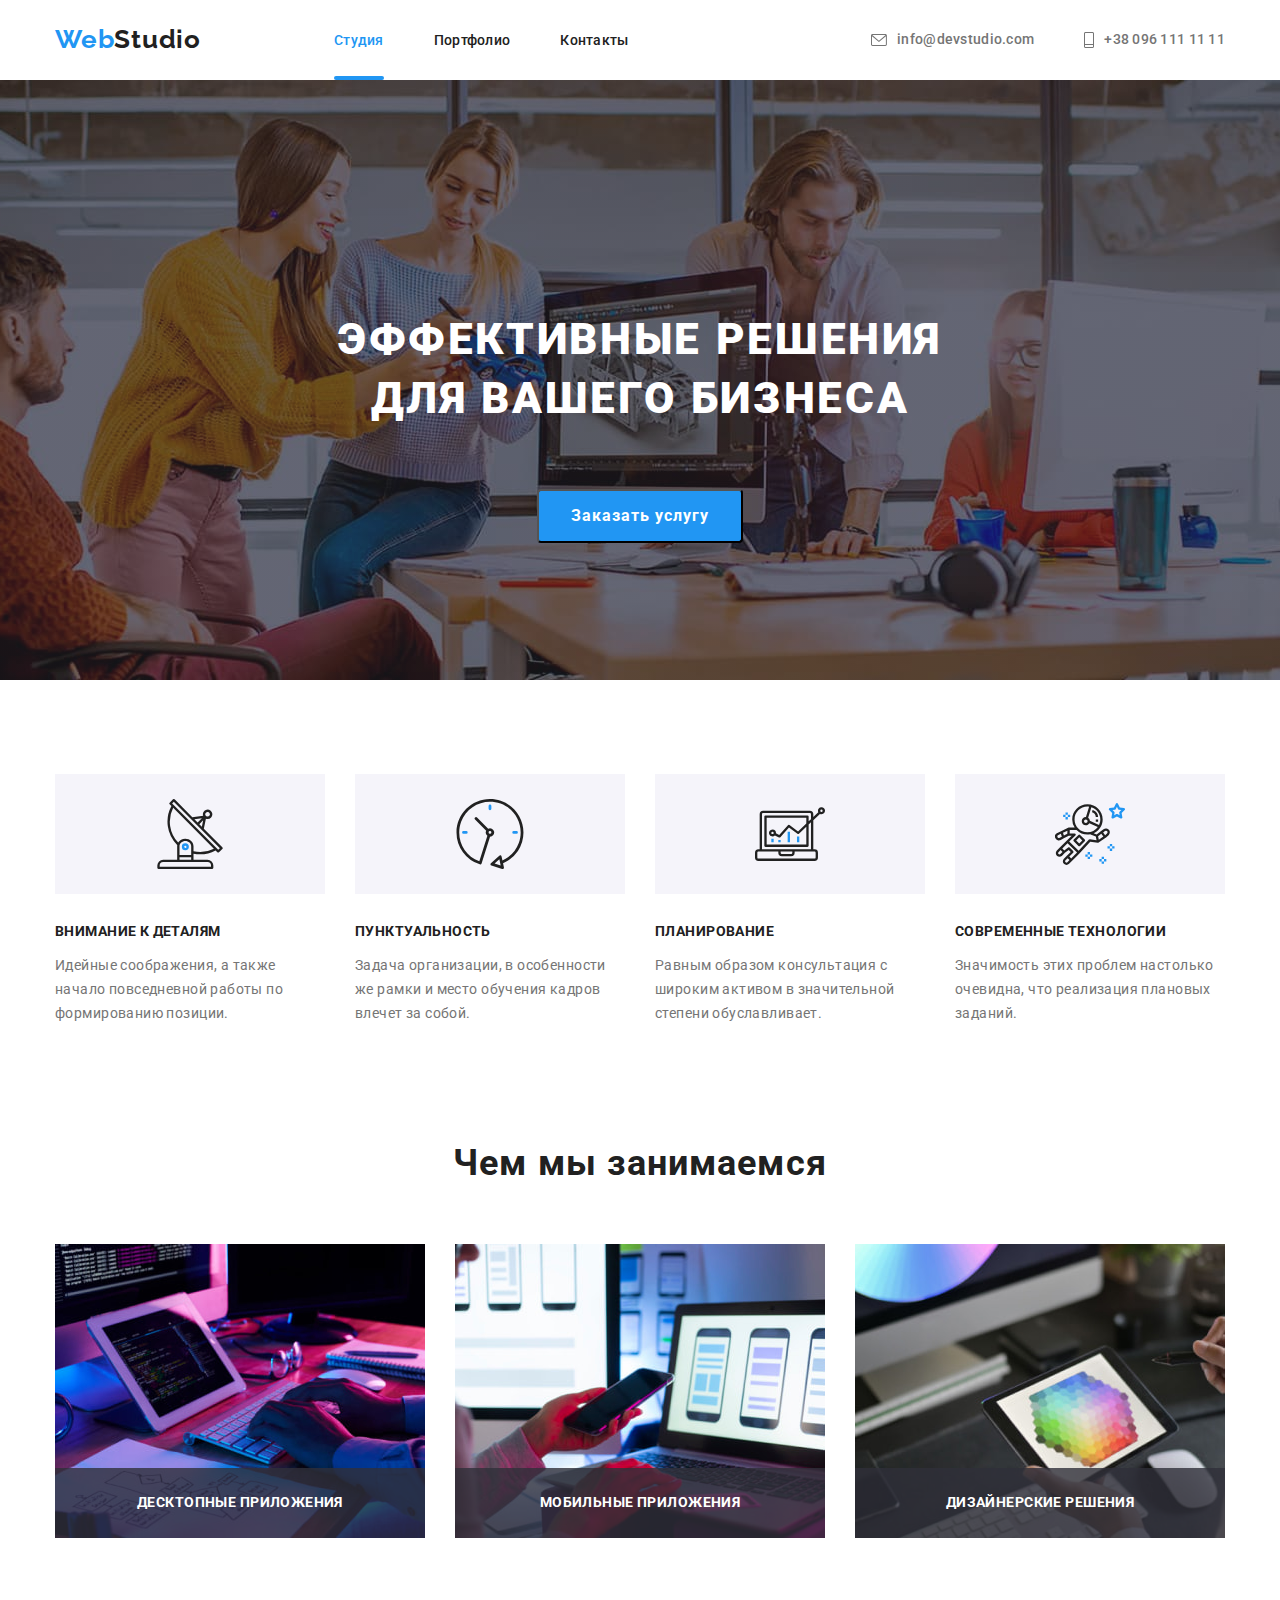
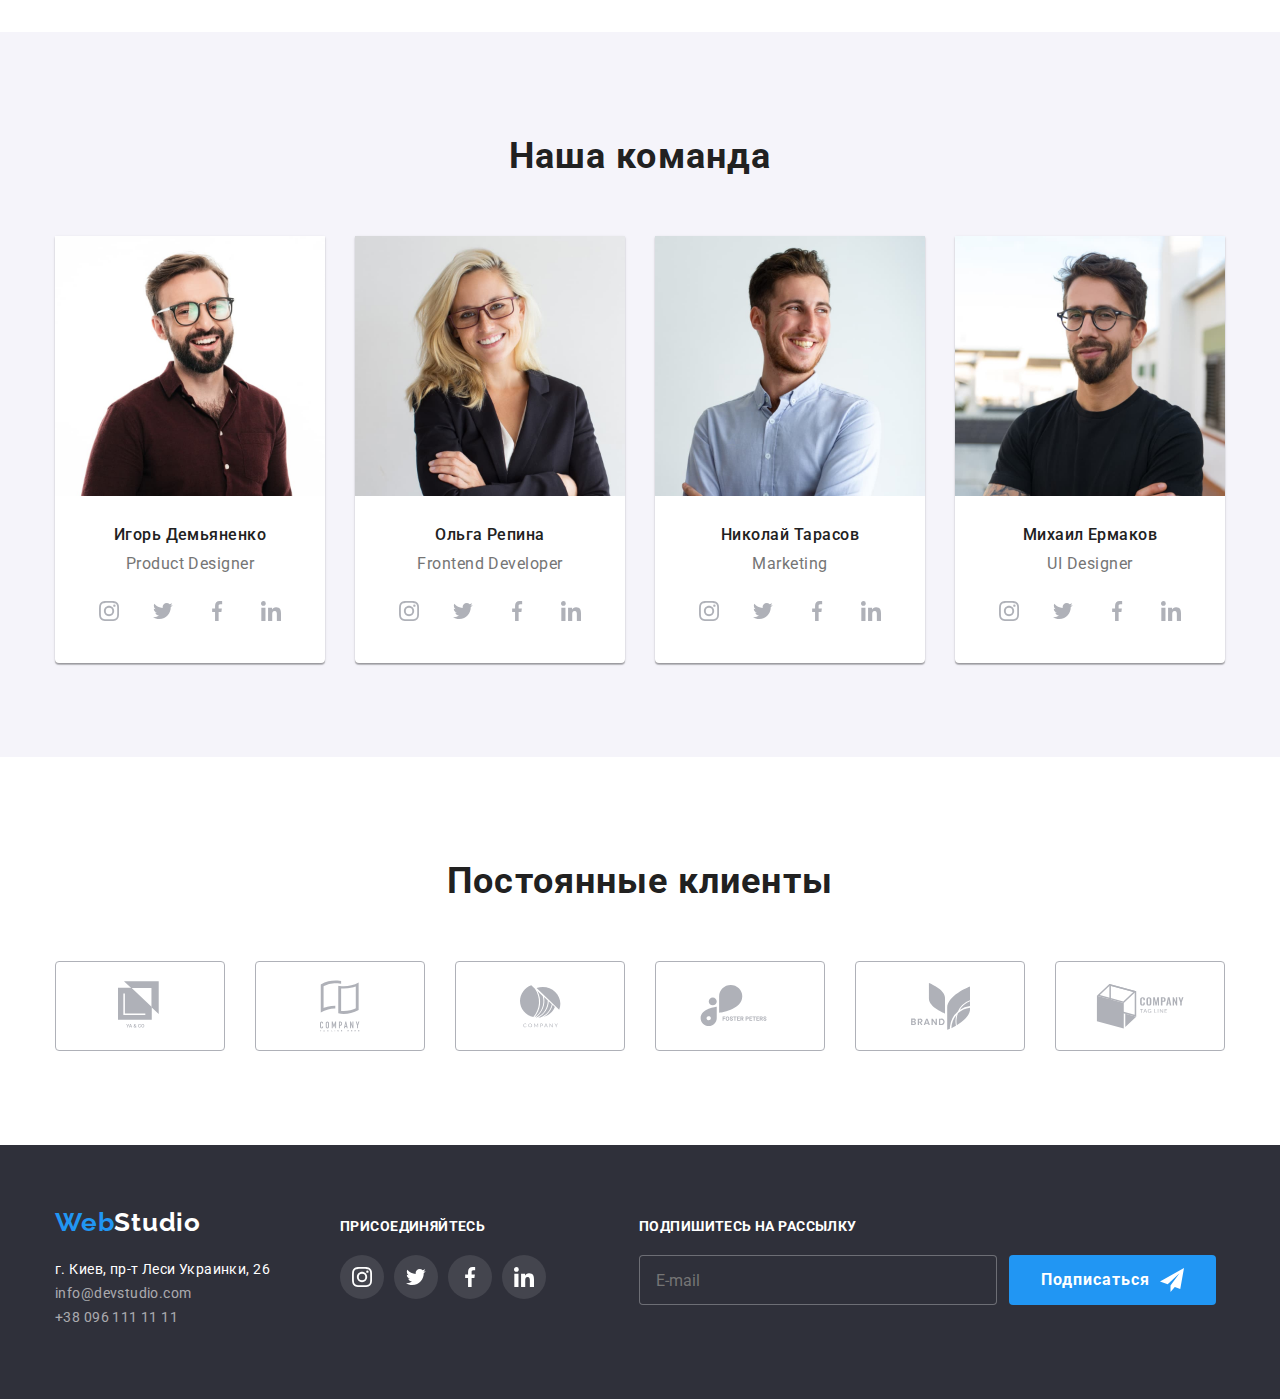
==== index.html @ 9155a0b6 "Homework 6" ====
<!DOCTYPE html>
<html lang="ru">
<head>
    <meta charset="UTF-8">
    <meta name="viewport" content="width=device-width, initial-scale=1.0">
    <title>Document</title>
    <link rel="stylesheet" href="./css/modern-normalize.css">
    <link rel="stylesheet" href="./css/common.css">
    <link rel="stylesheet" href="./css/main.css">
    <link rel="preconnect" href="https://fonts.gstatic.com">
    <link href="https://fonts.googleapis.com/css2?family=Raleway:wght@700&family=Roboto:wght@400;500;700;900&display=swap" rel="stylesheet">
<body>

<!-- Шапка сайта -->
    <header class="header">
        <div class="container">
            <nav class="nav-links">
                 <a href="./index.html" class="logo-title"><span class="logo-title-web">Web</span>Studio</a>
                <ul class="nav-menu">
                   <li><a href="" class="current-link">Студия</a></li>
                   <li><a href="./portfolio.html" class="link">Портфолио</a></li>
                   <li><a href="" class="link">Контакты</a></li>
                </ul>
            </nav>   
            <ul class="contact-items">
                <li class="contact-items-button"><a href="mailto:info@devstudio.com" class="mail">
                  <svg class="button-icon" width="16" height="12">
                    <use href="./images/sprite.svg#envelope"></use>
                  </svg>info@devstudio.com</a>
                </li>
                <li><a href="tel:+380961111111" class="tel">
                  <svg class="button-icon" width="10" height="16">
                    <use href="./images/sprite.svg#phone"></use>
                  </svg>+38 096 111 11 11</a>
                </li>
            </ul>
        </div>
            </header>            
            <main>
                <!--Герой  -->
            
              <section class="section-hero">
               <div class="overlay">
                <div class="container">
                  <h1 class="title">Эффективные решения <br /> для вашего бизнеса</h1>
                  <button type="submit" class="button" data-modal-open>Заказать услугу</button>
                </div>
               </div>
              </section>
           

              <!-- Преимущества -->
              <section class="advantages">
                    <ul class="container">
                      <li>
                        <div class="advantage-icon">
                          <svg class="advantage-icon-1" width="70" height="70">
                            <use href="./images/sprite.svg#antenna"></use>
                          </svg>
                        </div>
                        <h3 class="advantage-title">Внимание к деталям</h3>
                        <p class="advantage-description">Идейные соображения, а также начало повседневной работы по формированию позиции.</p>
                      </li>
                      <li>
                        <div class="advantage-icon">
                        <svg class="advantage-icon-2" width="70" height="70">
                          <use href="./images/sprite.svg#clock"></use>
                        </svg>
                      </div>
                        <h3 class="advantage-title">Пунктуальность</h3>
                        <p class="advantage-description">Задача организации, в особенности же рамки и место обучения кадров влечет за собой.</p>
                      </li>
                      <li>
                        <div class="advantage-icon">
                        <svg class="advantage-icon-3" width="70" height="70">
                          <use href="./images/sprite.svg#diagram"></use>
                        </svg>
                      </div>
                        <h3 class="advantage-title">Планирование</h3>
                        <p class="advantage-description">Равным образом консультация с широким активом в значительной степени обуславливает.</p>
                      </li>
                      <li>
                        <div class="advantage-icon">
                        <svg class="advantage-icon-4" width="70" height="70">
                          <use href="./images/sprite.svg#astronaut"></use>
                        </svg>
                      </div>
                        <h3 class="advantage-title">Современные технологии</h3>
                        <p class="advantage-description">Значимость этих проблем настолько очевидна, что реализация плановых заданий.</p>
                      </li>
                    </ul>
             </section>
              
              <!-- Услуги -->
              <section class="services">
                <div class="container">
                    <h2 class="subtitle">Чем мы занимаемся</h2>
                  <ul class="service-items">
                    <li><article class="service-image" href=""><img src="./images/image-1.jpg" alt="Услуга-1" width="370">
                    <div class="overlay-service-title">
                      <h3 class="service-title">Десктопные приложения</h3>
                    </div>
                    </article>
                    </li>
                    <li><article class="service-image" href=""><img src="./images/image-2.jpg" alt="Услуга-2" width="370">
                    <div class="overlay-service-title">
                      <h3 class="service-title">Мобильные приложения</h3>
                    </div>
                    </article>
                    </li>
                    <li><article class="service-image" href=""><img src="./images/image-3.jpg" alt="Услуга-31" width="370">
                    <div class="overlay-service-title">
                      <h3 class="service-title">Дизайнерские решения</h3>
                    </div>
                    </article>
                    </li>
                  </ul>
                </div>
              </section> 

              <!-- Команда -->
              <section class="section-team">
                <div class="container">
                  <h2 class="subtitle">Наша команда</h2>
                  <ul class="team-cards">
                    <li class="employee-card"><img src="./images/image-demyanenko.jpg" alt="Фотография сотрудника" width="270" height=260>
                        <div class="employee-card-thumb">
                          <h3 class="employee-name">Игорь Демьяненко</h3>
                           <p class="employee-role">Product Designer</p>
                            <ul class="social-links">
                          <li>
                            <a href="" class="social-links-icon">
                                <svg class="instagram-icon" width="20" height="20">
                                  <use href="./images/sprite.svg#instagram"></use>
                                </svg>
                            </a>
                          </li>
                          <li>
                            <a href="" class="social-links-icon">
                               <svg class="twitter-icon" width="20" height="20">
                                  <use href="./images/sprite.svg#twitter"></use>
                                </svg>
                            </a>
                          </li>
                          <li>
                            <a href="" class="social-links-icon">
                              <svg class="facebook-icon" width="20" height="20">
                                  <use href="./images/sprite.svg#facebook"></use>
                                </svg>
                            </a>
                          </li>
                          <li>
                            <a href="" class="social-links-icon">
                              <svg class="linkedin-icon" width="20" height="20">
                                  <use href="./images/sprite.svg#linkedin"></use>
                              </svg>
                            </a>
                          </li>
                         </ul>
                        </div>
                    </li>
                    <li class="employee-card"><img src="./images/image-repina.jpg" alt="Фотография сотрудника" width="270" height=260>
                      <div class="employee-card-thumb">
                      <h3 class="employee-name">Ольга Репина</h3>
                        <p class="employee-role">Frontend Developer</p>
                        <ul class="social-links">
                          <li>
                            <a href="" class="social-links-icon">
                              <svg class="instagram-icon" width="20" height="20">
                                  <use href="./images/sprite.svg#instagram"></use>
                                </svg>
                            </a>
                          </li>
                          <li>
                            <a href="" class="social-links-icon">
                              <svg class="twitter-icon" width="20" height="20">
                                  <use href="./images/sprite.svg#twitter"></use>
                                </svg>
                              </a>
                          </li>
                          <li>
                            <a href="" class="social-links-icon">
                              <svg class="facebook-icon" width="20" height="20">
                                  <use href="./images/sprite.svg#facebook"></use>
                                </svg>
                            </a>
                          </li>
                          <li>
                            <a href="" class="social-links-icon">
                              <svg class="linkedin-icon" width="20" height="20">
                                  <use href="./images/sprite.svg#linkedin"></use>
                                </svg>
                            </a>
                          </li>
                        </ul>
                      </div>
                    </li>
                    <li class="employee-card"><img src="./images/image-tarasov.jpg" alt="Фотография сотрудника" width="270" height=260>
                      <div class="employee-card-thumb">
                      <h3 class="employee-name">Николай Тарасов</h3>
                        <p class="employee-role">Marketing</p>
                        <ul class="social-links">
                          <li>
                            <a href="" class="social-links-icon">
                             <svg class="instagram-icon" width="20" height="20">
                                  <use href="./images/sprite.svg#instagram"></use>
                             </svg>
                              </a>
                          </li>
                          <li>
                            <a href="" class="social-links-icon">
                              <svg class="twitter-icon" width="20" height="20">
                                  <use href="./images/sprite.svg#twitter"></use>
                              </svg>
                              </a>
                          </li>
                          <li>
                            <a href="" class="social-links-icon">
                              <svg class="facebook-icon" width="20" height="20">
                                  <use href="./images/sprite.svg#facebook"></use>
                                </svg>
                              </a>
                          </li>
                          <li>
                            <a href="" class="social-links-icon">
                              <svg class="linkedin-icon" width="20" height="20">
                                  <use href="./images/sprite.svg#linkedin"></use>
                                </svg>
                              </a>
                          </li>
                        </ul>
                      </div>
                    </li>
                    <li class="employee-card"><img src="./images/image-yermakov.jpg" alt="Фотография сотрудника" width="270" height=260>
                      <div class="employee-card-thumb">
                      <h3 class="employee-name">Михаил Ермаков</h3>
                        <p class="employee-role">UI Designer</p>
                        <ul class="social-links">
                          <li>
                            <a href="" class="social-links-icon">
                              <svg class="instagram-icon" width="20" height="20">
                                  <use href="./images/sprite.svg#instagram"></use>
                                </svg>
                              </a>
                          </li>
                          <li>
                            <a href="" class="social-links-icon">
                              <svg class="twitter-icon" width="20" height="20">
                                  <use href="./images/sprite.svg#twitter"></use>
                                </svg>
                            </a>
                          </li>
                          <li>
                            <a href="" class="social-links-icon">
                              <svg class="facebook-icon" width="20" height="20">
                                  <use href="./images/sprite.svg#facebook"></use>
                              </svg>
                            </a>
                          </li>
                          <li>
                            <a href="" class="social-links-icon">
                              <svg class="linkedin-icon" width="20" height="20">
                                <use href="./images/sprite.svg#linkedin"></use>
                              </svg>
                            </a>
                          </li>
                        </ul>
                      </div>
                    </li>
                  </ul>
                </div>
              </section>

              <!-- Постоянные клиенты -->
              <section class="clients">
                <div class="container">
                  <h2 class="subtitle">Постоянные клиенты</h2>
                  <ul class="clients-logo">
                    <li>
                      <a href="" class="client-link-icon">
                        <svg class="client-icon" width="45" height="50">
                            <use href="./images/sprite.svg#logo-1"></use>
                        </svg>
                      </a>
                    </li>
                    <li>
                      <a href="" class="client-link-icon">
                        <svg class="client-icon" width="40" height="52">
                            <use href="./images/sprite.svg#logo-2"></use>
                          </svg>
                        </a>
                    </li>
                    <li>
                      <a href="" class="client-link-icon">
                        <svg class="client-icon" width="41" height="43">
                            <use href="./images/sprite.svg#logo-3"></use>
                          </svg>
                      </a>
                    </li>
                    <li>
                      <a href="" class="client-link-icon">
                        <svg class="client-icon" width="80" height="42">
                            <use href="./images/sprite.svg#logo-4"></use>
                          </svg>
                      </a>
                    </li>
                    <li>
                      <a href="" class="client-link-icon">
                        <svg class="client-icon" width="59" height="47">
                            <use href="./images/sprite.svg#logo-5"></use>
                          </svg>
                      </a>
                    </li>
                    <li>
                      <a href="" class="client-link-icon">
                        <svg class="client-icon" width="89" height="45">
                            <use href="./images/sprite.svg#logo-6"></use>
                          </svg>
                      </a>
                    </li>
                  </ul>
                </div>
              </section>
            </main>
    <footer class="footer">
        <div class="container">
          <div class="contact-section">          
          <a href="./index.html" class="logo-title"><span class="logo-title-web">Web</span>Studio</a>
            <address>
             <a href="" class="address">г. Киев, пр-т Леси Украинки, 26</a>
             <ul class="contact-list">
                <li><a href="mailto:info@devstudio.com" class="mail">info@devstudio.com</a>
                </li>
                <li><a href="tel:+380961111111" class="tel">+38 096 111 11 11</a>
                </li>
             </ul>
            </address>
          </div>
         <div class="menu-social-links">
          <h3 class="join-us">Присоединяйтесь</h3>
          <ul class="social-links">
            <li>
              <a href="" class="social-links-icon-footer">
                <svg class="instagram-icon" width="20" height="20">
                   <use href="./images/sprite.svg#instagram"></use>
                  </svg>
                </a>
            </li>
            <li>
              <a href="" class="social-links-icon-footer">
                <svg class="twitter-icon" width="20" height="20">
                   <use href="./images/sprite.svg#twitter"></use>
                  </svg>
              </a>
            </li>
            <li>
              <a href="" class="social-links-icon-footer">
                <svg class="facebook-icon" width="20" height="20">
                   <use href="./images/sprite.svg#facebook"></use>
                  </svg>
                </a>
            </li>
            <li>
              <a href="" class="social-links-icon-footer">
                <svg class="linkedin-icon" width="20" height="20">
                   <use href="./images/sprite.svg#linkedin"></use>
                  </svg>
                </a>
            </li>
          </ul>
        </div>
        <div class="sign-up-form">
          <h3 class="sign-up">Подпишитесь на рассылку</h3>
          <div class="sign-up-wrapper">
            <input class="input" name="mail" type="email" placeholder="E-mail"/>
            <button type="submit" class="button">Подписаться
              <svg width="24" height="24" class="icon-send">
              <use href="./images/sprite.svg#icon-send"></use>
              </svg></button>
          </div>
        </div>
      </div>
    </footer>
    <div class="backdrop is-hidden" data-modal>
      <div class="modal">
        <form class="order-form">
          <button class="backdrop-close" data-modal-close><svg class="close-icon" width="11" height="11">
             <use href="./images/sprite.svg#close"></use></svg>
          </button>
          <h3 class="order-form-name">Оставьте свои данные, мы вам перезвоним</h3> 
          <label for="name" class="label">Имя</label>
          <div class="input-wrapper">
            <input class="input" type="text" name="name" />
            <svg width="18" height="18" class="modal-icon">
            <use href="./images/sprite.svg#icon-name"></use>
            </svg>
          </div>
          <label for="phone" class="label">Телефон</label>
           <div class="input-wrapper">
            <input class="input" type="tel" name="phone" />
            <svg width="18" height="18" class="modal-icon">
            <use href="./images/sprite.svg#icon-phone"></use>
            </svg>
          </div>
          <label for="mail" class="label">Почта</label>
          <div class="input-wrapper">
            <input class="input" type="email" name="mail" />
            <svg width="18" height="18" class="modal-icon">
              <use href="./images/sprite.svg#icon-mail"></use>
            </svg>
          </div>
          <label for="comment" class="label">Комментарий</label>
          <textarea class="comment" name="comment" id="comment" rows="6" placeholder="Введите текст"></textarea>
          <label class="checkbox-field">
            <input class="checkbox" type="checkbox" /><span class="checkbox-icon"></span>
            <span class="checkbox-text">Соглашаюсь с рассылкой и принимаю <a href="" class="checkbox-link">Условия договора</a></span>
            </label>
          <button type="submit" class="button">Отправить</button>
          
        </form>
      </div>
    </div>
    <script src="./js/modal.js"></script>
</body>
</html>
---- css/common.css ----
:root {
  --white-text: #ffffff;
  --white-text-op60: rgba(255, 255, 255, 0.6);
  --black-text: #212121;
  --grey-text: #757575;
  --blue-text: #2196f3;

  --white: #ffffff;
  --ghost-white: #f5f4fa;
  --black: #2f303a;
  --blue: #2196f3;

  --grey-icon: #afb1b8;
  --accent-icon: #2196f3;
}

/* Применяем основное семейство шрифтов для всего документа и ссылок */

body {
  font-family: 'Roboto', sans-serif;
}
/* Header */

/* Цвет фона хедера */
.header {
  background-color: var(--white);
}

/* Переназначаем шрифт для логотипа*/
.header .logo-title {
  font-family: 'Raleway', sans-serif;
  font-weight: 700;
  font-size: 26px;
  line-height: 1.2;
  letter-spacing: 0.03em;
  text-align: left;

  color: var(--black-text);
}
/* Переназначаем цвет для текста логотипа web */

.logo-title-web {
  color: var(--blue-text);
}

/* Шрифт для ссылок меню хедера */

.nav-menu a {
  font-weight: 500;
  font-size: 14px;
  line-height: 1.15;
  letter-spacing: 0.02em;
  color: var(--black-text);
  transition: color 250ms cubic-bezier(0.4, 0, 0.2, 1);
}

/* Псевдоклассы hover, focus, active для хедера */
.nav-menu .link:hover,
.nav-menu .link:focus,
.nav-menu .link:active {
  color: var(--blue-text);
}

/* Подсветка страницы, на которой находится пользователь */
.nav-menu .current-link {
  position: relative;
  color: var(--blue-text);
  display: block;
}

/* Делаем подчёркивание ссылки текущей страницы  */

.nav-menu .current-link::after {
  content: '';
  position: absolute;
  display: inline-block;
  left: 0;
  bottom: 0;
  width: 100%;
  height: 4px;
  background-color: var(--accent-icon);
  border-radius: 2px;
}

/* Шрифт для электронной почты в хедере и выравнивание иконки и адреса*/
.header .mail {
  font-weight: 500;
  font-size: 14px;
  line-height: 1.14;
  letter-spacing: 0.02em;
  display: flex;
  align-items: center;

  color: var(--grey-text);
  transition: color 250ms cubic-bezier(0.4, 0, 0.2, 1);
}

/* Шрифт для телефона в хедере и выравнивание иконки и телефона*/
.header .tel {
  font-weight: 500;
  font-size: 14px;
  line-height: 1.14;
  letter-spacing: 0.02em;
  display: flex;
  align-items: center;

  color: var(--grey-text);
  transition: color 250ms cubic-bezier(0.4, 0, 0.2, 1);
}

/* Общие параметры для контейнеров */

.container {
  margin-left: auto;
  margin-right: auto;
  width: 1200px;
  padding-left: 15px;
  padding-right: 15px;
}

/* Задаём flex элементам хедера */

.header .container,
.nav-links,
.nav-menu,
.contact-items {
  display: flex;
}

/* Контейнер хедера */
.header .container {
  justify-content: space-between;
  align-items: center;
}

/* Делаем высокие кнопки-ссылки */

.nav-menu a,
.contact-items {
  display: flex;
  padding-top: 32px;
  padding-bottom: 32px;
  align-items: center;
  margin-top: 0px;
  margin-bottom: 0px;
}

/* Марджины для логотипа */
.header .logo-title {
  margin-right: 93px;
  margin-bottom: 24px;
  margin-top: 24px;
}

/* Задаём нижний марджин кнопкам-ссылкам */
.nav-menu,
.contact-items {
  align-items: center;
  margin-top: 0px;
  margin-bottom: 0px;
}

.nav-menu li:not(:first-child) {
  margin-left: 50px;
}

.contact-items li:not(:first-child) {
  margin-left: 50px;
  color: var(--grey-text);
}

/* Делаем ховер для электронной почты и телефона */

.button-icon {
  margin-right: 10px;
  fill: currentColor;
}

.mail:hover,
.mail:focus,
.mail:active {
  color: var(--accent-icon);
}

.tel:hover,
.tel:focus,
.tel:active {
  color: var(--accent-icon);
}
.button-icon:hover,
.button-icon:focus,
.button-icon:active {
  color: var(--accent-icon);
}

/* Основной контент */

img {
  display: block;
  max-width: 100%;
  height: auto;
}

/* Footer */

/* Цвет фона футера */
.footer {
  background-color: var(--black);
}
.footer.container {
  margin-right: 70px;
}

/* Переназначаем шрифт для логотипа в футере*/
.footer .logo-title {
  font-family: 'Raleway', sans-serif;
  font-weight: 700;
  font-size: 26px;
  line-height: 1.2;
  letter-spacing: 0.03em;
  text-align: left;

  color: var(--white-text);
}

/* Шрифт для адреса в футере */
.footer .address {
  font-weight: 400;
  font-size: 14px;
  line-height: 1.7;
  letter-spacing: 0.03em;

  color: var(--white-text);
}

/* Шрифт для электронной почты в футере */
.footer .mail {
  font-weight: 400;
  font-size: 14px;
  line-height: 1.7;
  letter-spacing: 0.03em;

  color: var(--white-text-op60);
  transition: color 250ms cubic-bezier(0.4, 0, 0.2, 1);
}
/* Шрифт для телефона в футере */
.footer .tel {
  font-weight: 400;
  font-size: 14px;
  line-height: 1.7;
  letter-spacing: 0.03em;

  color: var(--white-text-op60);
  transition: color 250ms cubic-bezier(0.4, 0, 0.2, 1);
}
/* Шрифт для "присоединяйтесь" и "подпишитесь" в футере */
.join-us,
.sign-up {
  font-weight: 700;
  font-size: 14px;
  line-height: 1.14;
  letter-spacing: 0.03em;
  text-align: left;
  text-transform: uppercase;
  margin-bottom: 20px;

  color: var(--white-text);
}

/* Контейнер футера */
.footer .container {
  display: flex;
  align-items: baseline;
  padding-top: 60px;
  padding-bottom: 60px;
}

.footer .logo-title {
  display: block;
  margin-bottom: 20px;
}

.address,
.contact-list {
  padding-left: 0;
  margin: 0 0 9px 0;
}

.mail {
  margin: auto;
}
/* Задаём паддинги и марджины для секции ссылок соцсетей в футере */

.footer .menu-social-links {
  margin: 0 93px 0 70px;
}

.join-us {
  margin: 0 0 20px 0;
}

/* Задаём характеристики иконок соцсетей */

.social-links {
  display: flex;
  justify-content: space-between;
  padding-left: 0px;
  margin: auto;
}

.social-links li:not(:first-child) {
  margin-left: 10px;
}

.social-links-icon-footer {
  background: rgba(255, 255, 255, 0.1);
  color: var(--white-text);
  width: 44px;
  height: 44px;
  border-radius: 50%;
  justify-content: center;
  align-items: center;
  display: flex;
  transition: background-color 250ms cubic-bezier(0.4, 0, 0.2, 1);
}

.social-links-icon-footer svg {
  fill: currentColor;
}

.social-links-icon-footer:hover,
.social-links-icon-footer:focus,
.social-links-icon-footer:active {
  color: var(--white-text);
  background-color: var(--accent-icon);
}

/* Форма для подписки */

.sign-up-wrapper {
  display: flex;
}

.sign-up-form .input {
  position: relative;
  width: 358px;
  height: 50px;
  padding: 0 0 0 16px;
  box-sizing: border-box;
  border-radius: 4px;
  border: 1px solid;
  border-color: rgba(255, 255, 255, 0.3);
  background-color: var(--black);
}

.sign-up-form .button {
  display: flex;
  justify-content: center;
  align-items: center;
}

.icon-send {
  fill: currentColor;
  margin-left: 10px;
}

/* Модальное окно */
.backdrop {
  position: fixed;
  top: 0;
  left: 0;
  width: 100%;
  height: 100%;
  background-color: rgba(0, 0, 0, 0.2);

  opacity: 1;
  transition: opacity 250ms cubic-bezier(0.4, 0, 0.2, 1);
}

.backdrop.is-hidden {
  opacity: 0;
  pointer-events: none;
  visibility: visible;
}

.backdrop.is-hidden .modal {
  transform: translate(-50%, -50%) scale(1.1);
}

.modal {
  position: absolute;
  top: 50%;
  left: 50%;
  transform: translate(-50%, -50%);
  min-width: 528px;
  min-height: 521px;

  background-color: var(--white);

  transform: translate(-50%, -50%) scale(1);
  transition: transform 250ms cubic-bezier(0.4, 0, 0.2, 1);
}
 
.backdrop-close {
  display: flex;
  position: absolute;
  top: 8px;
  right: 8px;
  justify-content: center;
  align-items: center;
  width: 30px;
  height: 30px;
  border: 1px solid rgba(0, 0, 0, 0.1);
  border-radius: 50%;
  color: black;
  background-color: var(--white);
  transition: color 250ms cubic-bezier(0.4, 0, 0.2, 1);
  outline: none;
}

.close-icon svg {
  fill: currentColor;
}

.backdrop-close:hover .close-icon,
.backdrop-close:focus .close-icon {
  fill: var(--accent-icon);
}

/* Шрифт и размеры для формы заказа */
.order-form {
  padding: 40px;
}

.order-form-name {
  font-weight: 700;
  font-size: 20px;
  line-height: 1.15;
  letter-spacing: 0.01em;
  text-align: center;
  margin-top: 0px;
  margin-bottom: 12px;

  color: var(--black-text);
}

.order-form .label {
  display: flex;
  font-weight: 400;
  font-size: 12px;
  line-height: 1.17;
  letter-spacing: 0.03em;
  text-align: left;

  margin-bottom: 4px;

  color: var(--grey-text);
}

.input-wrapper {
  display: flex;
  flex-direction: column;
  margin-bottom: 10px;
}
.order-form .input {
  position: relative;
  width: 448px;
  height: 40px;
  outline: none;
  border: 1px solid rgba(33, 33, 33, 0.2);
  box-sizing: border-box;
  border-radius: 4px;
  padding-left: 42px;
  transition: border-color 250ms cubic-bezier(0.4, 0, 0.2, 1);
  }

.modal-icon {
  position: absolute;
  transform: translateX(50%) translateY(60%);
  justify-content: left;
  align-items: center;
  fill: currentColor;
  transition: color 250ms cubic-bezier(0.4, 0, 0.2, 1);
}

.input-wrapper:focus-within > .modal-icon {
   color: var(--accent-icon);
  }
.input-wrapper:focus-within > .input {
  border-color: var(--blue);
  }

.comment {
  font-weight: 400;
  font-size: 12px;
  line-height: 1.17;
  letter-spacing: 0.01em;
  display: flex;
  flex-direction: column;
  resize: none;
  width: 448px;
  height: 120px;
  margin-bottom: 20px;
  padding: 12px 16px 12px 16px;
  outline: none;
  border: 1px solid rgba(33, 33, 33, 0.2);
  box-sizing: border-box;
  border-radius: 4px;
  color: rgba(117, 117, 117, 0.5);
}

.comment:focus-within {
  border-color: var(--blue);
  }

/* Чекбокс */
.checkbox-field {
  display: flex;
  align-items: center;
}

.checkbox { 
  position: absolute;
  width: 1px;
  height: 1px;
  margin: -1px;
  border: 0;
  padding: 0;
  clip: rect(0 0 0 0);
  overflow: hidden;
}

.checkbox-icon {
  display: inline-block;
  width: 16px;
  height: 15px;
  margin-right: 10px;
  border: 2px solid #2a2a2a;
  border-radius: 4px;
  fill: currentColor;
  transition: transform 250ms cubic-bezier(0.4, 0, 0.2, 1);
}

.checkbox:checked + .checkbox-icon {
  border-color: transparent;
  background-color: var(--accent-icon);
  background-image: url('../images/icon-check.svg');
  background-size: contain;
  background-origin: border-box;
}

} .checkbox-text {
  font-weight: 400;
  font-size: 14px;
  line-height: 1.71;
  letter-spacing: 0.03em;

  color: var(--grey-text);
}

.checkbox-link {
  font-weight: 400;
  font-size: 14px;
  line-height: 1.71;
  letter-spacing: 0.03em;
  text-decoration: underline;

  color: var(--blue-text);
}

/* Кнопки заказа и подписки */
.order-form .button,
.sign-up-form .button {
  background-color: var(--blue);

  font-weight: 700;
  font-size: 16px;
  line-height: 1.87;
  display: flex;
  align-items: center;
  text-align: center;
  letter-spacing: 0.06em;

  color: var(--white-text);

  min-height: 50px;
  min-width: 200px;
  justify-content: center;
  align-items: center;
  margin-left: auto;
  margin-right: auto;
  padding: 10px 32px;
  border-width: 0px;
  border-radius: 4px;
  transition: background-color 250ms cubic-bezier(0.4, 0, 0.2, 1),
  color 250ms cubic-bezier(0.4, 0, 0.2, 1);
}

.sign-up-form .button {
  margin-left: 12px;
}

.sign-up-form .button:hover,
.sign-up-form .button:focus,
.sign-up-form .button:active {
  background-color: var(--white);
  color: var(--black-text);
}

.order-form .button {
  margin-top: 30px;
}

.order-form .button:hover,
.order-form .button:focus,
.order-form .button:active {
  background-color: #188CE8;
 }
---- css/main.css ----
/* Секция "Герой" */

.overlay {
  padding-top: 200px;
  max-width: 100%;
  height: 600px;
  margin-left: auto;
  margin-right: auto;
  background-image: linear-gradient(
      to right,
      rgba(47, 48, 58, 0.4),
      rgba(47, 48, 58, 0.4)
    ),
    url('../images/bgnd-img.jpg');
  background-repeat: no-repeat;
  background-position: center;
  background-size: cover;
  background-color: var(--black);
}
.title {
  font-weight: 900;
  font-size: 44px;
  line-height: 1.36;
  text-align: center;
  letter-spacing: 0.06em;
  text-transform: uppercase;
  color: var(--white-text);
}
.section-hero .button {
  background-color: var(--blue);

  font-weight: 700;
  font-size: 16px;
  line-height: 1.87;
  display: flex;
  align-items: center;
  text-align: center;
  letter-spacing: 0.06em;

  color: var(--white-text);

  min-height: 50px;
  min-width: 200px;
  justify-content: center;
  padding: 10px 32px;
  border-radius: 4px;
  transition: background-color 250ms cubic-bezier(0.4, 0, 0.2, 1),
    color 250ms cubic-bezier(0.4, 0, 0.2, 1);
}

.section-hero .button:focus,
.section-hero .button:hover,
.section-hero .button:active {
  background-color: var(--white);
  color: var(--black-text);
}

/* Размеры секции "Герой" */
.section-hero {
  display: block;
  align-self: center;
  min-height: 600px;
}

.section-hero .title,
.section-hero .button {
  margin-right: auto;
  margin-left: auto;
}

/* Делаем отступ между "title" и "button" */
.section-hero .title {
  padding-bottom: 30px;
}

/* Секция "Преимущества" */

/* Задаём верхний паддинг секции "Преимущества" */
.advantages {
  padding-top: 94px;
}

/* Задаём flex контейнеру секции "Преимущества" */
.advantages .container {
  display: flex;
  margin: auto;
  justify-content: center;
}

/* Задаём размеры и отступы элементам секции "Преимущества" */
.advantages .container li:not(:first-child) {
  margin-left: 30px;
}

.advantages .container li {
  width: 270px;
  justify-content: center;
  align-items: center;
  align-content: center;
}

/* Задаём характеристики текста элементов секции "Преимущества" */
.advantage-title {
  font-weight: 700;
  font-size: 14px;
  line-height: 1.14;
  letter-spacing: 0.03em;
  text-transform: uppercase;

  color: var(--black-text);
}

.advantage-description {
  font-weight: 400;
  font-size: 14px;
  line-height: 1.7;
  letter-spacing: 0.03em;

  color: var(--grey-text);
}

/* Задаём характеристики для иконок преимуществ */
.advantage-icon {
  display: flex;
  background-color: var(--ghost-white);
  width: 270px;
  height: 120px;
  justify-content: center;
  align-items: center;
  margin-bottom: 30px;
}

/* Задаём паддинги секциям "Услуги", "Команда", "Постоянные клиенты"  */

.services,
.section-team,
.clients {
  padding-top: 94px;
  padding-bottom: 94px;
}

/* Подзаголовки секций "Услуги" и "Команда" */
.subtitle {
  font-weight: 700;
  font-size: 36px;
  line-height: 1.67;
  text-align: center;
  letter-spacing: 0.03em;
  text-align: center;

  color: var(--black-text);
  margin: 0 0 50px 0;
}

.services .service-items {
  display: flex;
  margin: auto;
  padding-left: 0px;
  justify-content: center;
  align-items: center;
  align-content: center;
}

.services .service-items :not(:first-child) {
  margin-left: 30px;
}

/* Секция "Услуги" */
.service-title {
  font-weight: 700;
  font-size: 14px;
  line-height: 1.14;
  text-align: center;
  letter-spacing: 0.03em;
  text-transform: uppercase;
  display: flex;
  margin: 0px;

  padding-top: 27px;
  padding-bottom: 27px;

  color: var(--white-text);
}

/*  Позиционируем названия преимуществ*/
.service-image {
  position: relative;
}
.overlay-service-title {
  position: absolute;
  left: -30px;
  bottom: 0;
  width: 100%;
  height: 70px;
  display: flex;
  text-align: center;
  justify-content: center;
  align-items: center;
  background: rgba(47, 48, 58, 0.8);
}
/* Секция "Команда" */

.section-team {
  background-color: var(--ghost-white);
}

.employee-name {
  font-weight: 500;
  font-size: 16px;
  line-height: 1, 19;
  text-align: center;
  letter-spacing: 0.03em;

  color: var(--black-text);
}

.employee-role {
  font-weight: 400;
  font-size: 16px;
  line-height: 1.19;
  text-align: center;
  letter-spacing: 0.03em;

  color: var(--grey-text);
}

.team-cards {
  display: flex;
  margin: auto;
  padding-left: 0px;
}

.team-cards li:not(:first-child) {
  margin-left: 30px;
}

/* Обнуляем марджины */

.employee-name,
.employee-role {
  margin: auto;
}
.employee-card img {
  margin-right: 0px;
}
/* Задаём паддинги, границы и тени элементов контейнеров employee-card  */

.employee-card-thumb {
  padding: 30px 32px 30px 32px;
}

/* .employee-name {
  padding-top: 30px;
} */

.employee-role {
  margin-top: 10px;
  /* padding-bottom: 0px; */
}

.employee-card .social-links {
  margin-top: 16px;
  justify-content: center;
  text-align: center;
}

.employee-card {
  background-color: var(--white);
  box-shadow: 0px 1px 3px rgba(0, 0, 0, 0.12), 0px 1px 1px rgba(0, 0, 0, 0.14),
    0px 2px 1px rgba(0, 0, 0, 0.2);
  border-radius: 0px 0px 4px 4px;
}

/* Задаём характеристики иконок соцсетей в карточках членов команды */

.social-links li:not(:first-child) {
  margin-left: 10px;
}
.social-links-icon {
  background: rgba(255, 255, 255, 0.1);
  color: var(--grey-icon);
  width: 44px;
  height: 44px;
  border-radius: 50%;
  justify-content: center;
  align-items: center;
  display: flex;
  transition: background-color 250ms cubic-bezier(0.4, 0, 0.2, 1),
    color 250ms cubic-bezier(0.4, 0, 0.2, 1);
}

.social-links-icon svg {
  fill: currentColor;
}

.social-links-icon:hover,
.social-links-icon:focus,
.social-links-icon:active {
  color: var(--white-text);
  background-color: var(--accent-icon);
}

.clients-logo {
  display: flex;
  padding-left: 0px;
  margin-top: 0px;
  margin-bottom: 0px;
}

.clients-logo li:not(:first-child) {
  margin-left: 30px;
}
/* Задаём характеристики для иконок постоянных клиентов */
.client-link-icon {
  display: flex;
  color: var(--grey-icon);
  background-color: var(--white);
  border: 1px solid #afb1b8;
  border-radius: 4px;
  width: 170px;
  height: 90px;
  justify-content: center;
  align-items: center;
  transition: border-color 250ms cubic-bezier(0.4, 0, 0.2, 1),
    color 250ms cubic-bezier(0.4, 0, 0.2, 1);
}
/* Делаем ховер для иконок постоянных клиентов */
.client-link-icon svg {
  fill: currentColor;
}

.client-link-icon:hover svg,
.client-link-icon:focus svg,
.client-link-icon:active svg {
  fill: var(--accent-icon);
}

.client-link-icon:hover,
.client-link-icon:focus,
.client-link-icon:active {
  border-color: var(--accent-icon);
}
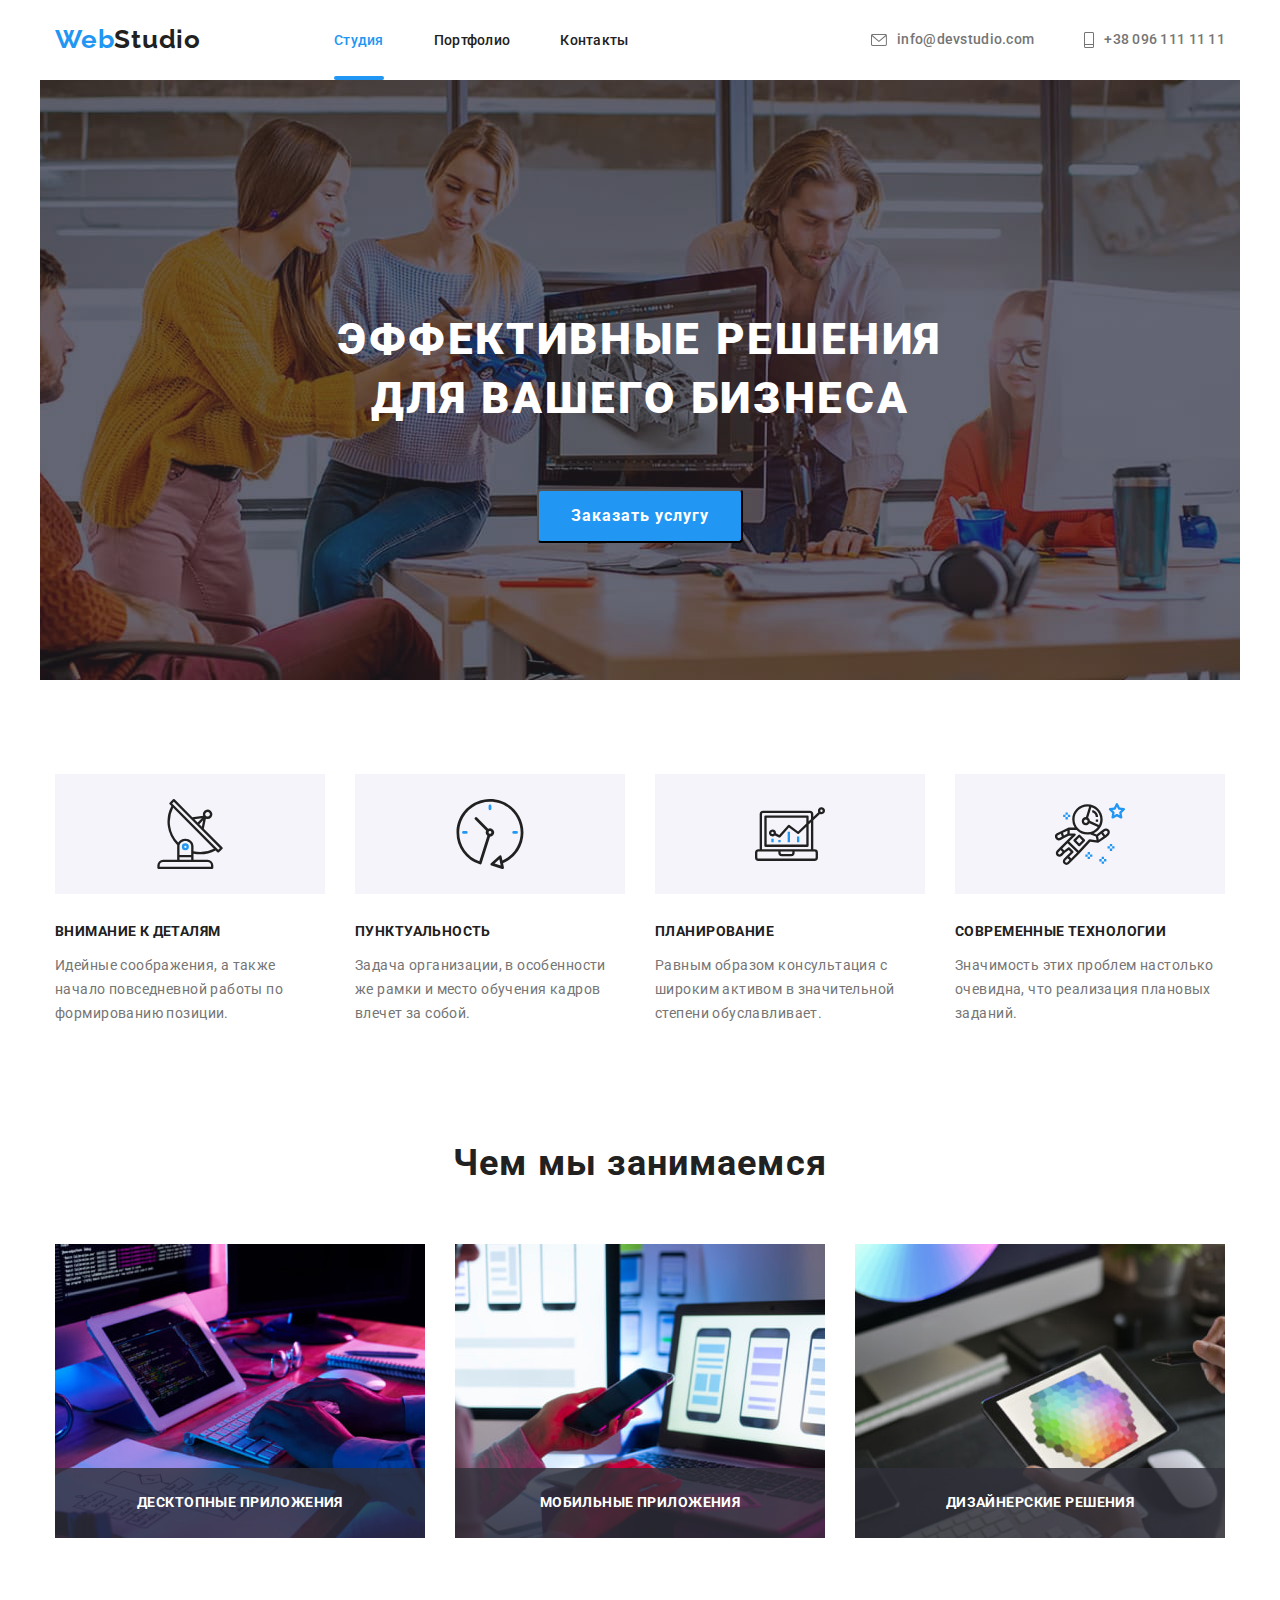
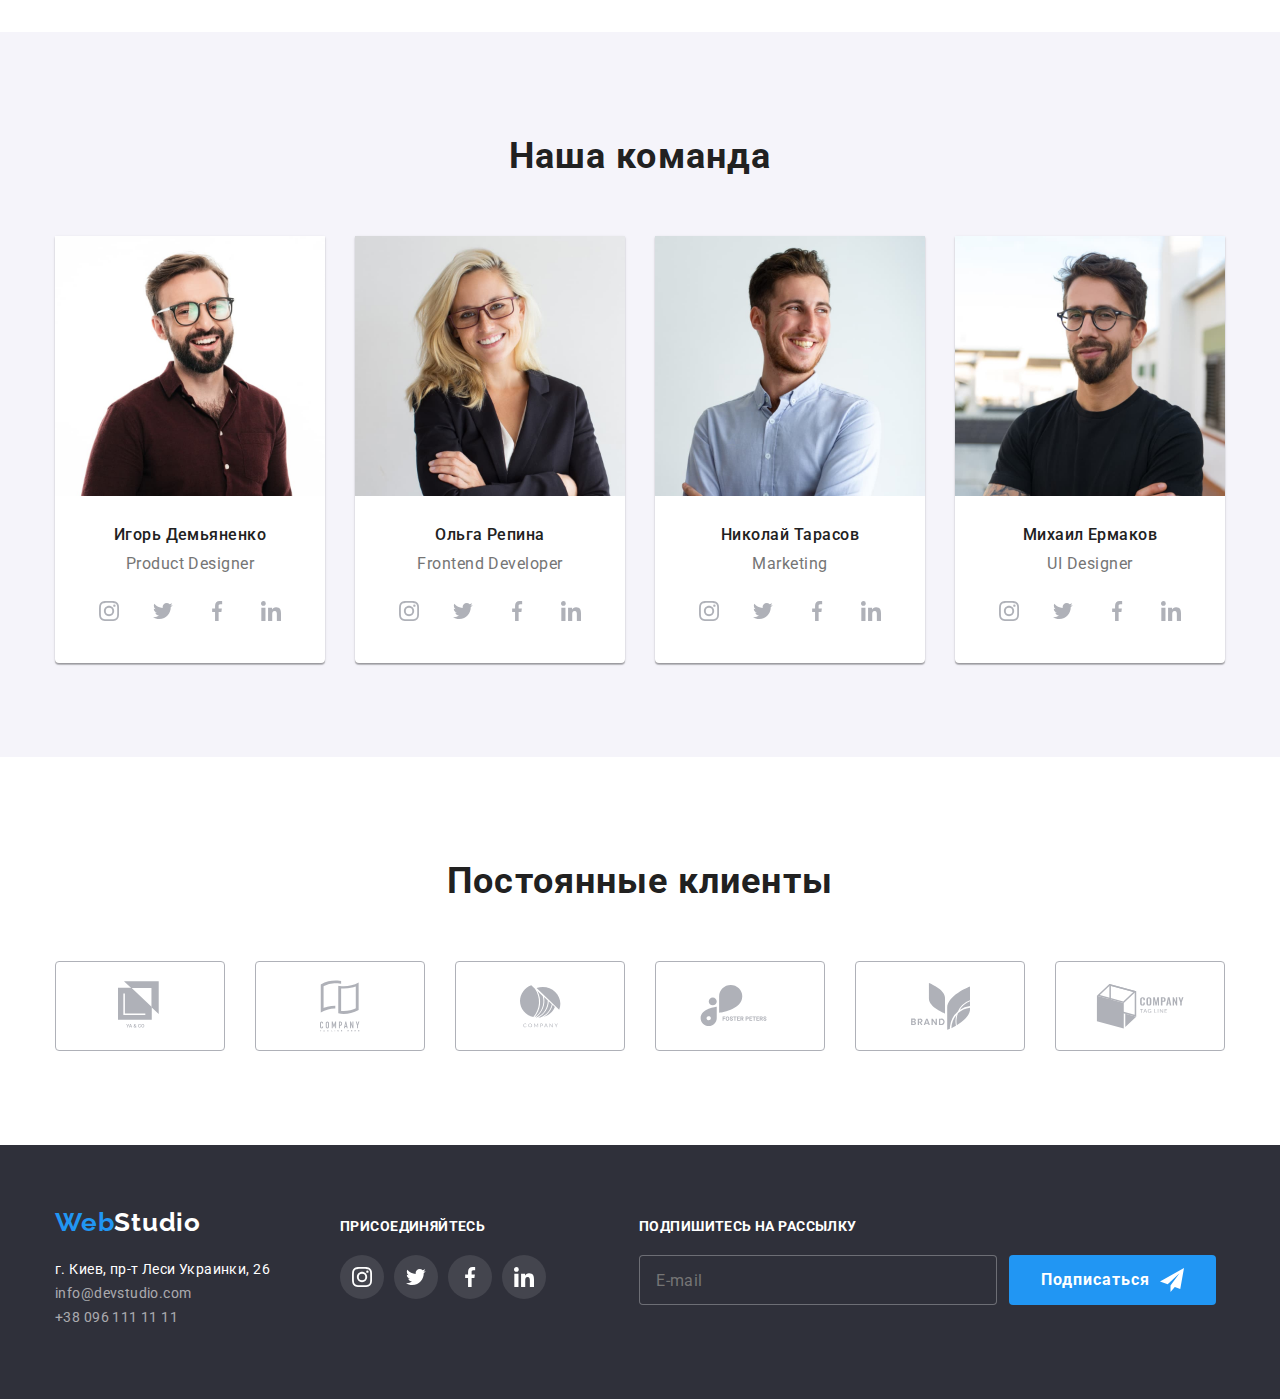
==== commit 304078b7: "Homework 6_corr" ====
--- a/index.html
+++ b/index.html
@@ -96,19 +96,19 @@
                 <div class="container">
                     <h2 class="subtitle">Чем мы занимаемся</h2>
                   <ul class="service-items">
-                    <li><article class="service-image" href=""><img src="./images/image-1.jpg" alt="Услуга-1" width="370">
+                    <li><article class="service-image"><img src="./images/image-1.jpg" alt="Услуга-1" width="370">
                     <div class="overlay-service-title">
                       <h3 class="service-title">Десктопные приложения</h3>
                     </div>
                     </article>
                     </li>
-                    <li><article class="service-image" href=""><img src="./images/image-2.jpg" alt="Услуга-2" width="370">
+                    <li><article class="service-image"><img src="./images/image-2.jpg" alt="Услуга-2" width="370">
                     <div class="overlay-service-title">
                       <h3 class="service-title">Мобильные приложения</h3>
                     </div>
                     </article>
                     </li>
-                    <li><article class="service-image" href=""><img src="./images/image-3.jpg" alt="Услуга-31" width="370">
+                    <li><article class="service-image"><img src="./images/image-3.jpg" alt="Услуга-31" width="370">
                     <div class="overlay-service-title">
                       <h3 class="service-title">Дизайнерские решения</h3>
                     </div>
@@ -369,7 +369,7 @@
             </li>
           </ul>
         </div>
-        <div class="sign-up-form">
+        <form class="sign-up-form">
           <h3 class="sign-up">Подпишитесь на рассылку</h3>
           <div class="sign-up-wrapper">
             <input class="input" name="mail" type="email" placeholder="E-mail"/>
@@ -378,45 +378,44 @@
               <use href="./images/sprite.svg#icon-send"></use>
               </svg></button>
           </div>
-        </div>
+        </form>
       </div>
     </footer>
     <div class="backdrop is-hidden" data-modal>
       <div class="modal">
-        <form class="order-form">
-          <button class="backdrop-close" data-modal-close><svg class="close-icon" width="11" height="11">
+        <button class="backdrop-close" data-modal-close><svg class="close-icon" width="11" height="11">
              <use href="./images/sprite.svg#close"></use></svg>
-          </button>
-          <h3 class="order-form-name">Оставьте свои данные, мы вам перезвоним</h3> 
-          <label for="name" class="label">Имя</label>
-          <div class="input-wrapper">
-            <input class="input" type="text" name="name" />
-            <svg width="18" height="18" class="modal-icon">
-            <use href="./images/sprite.svg#icon-name"></use>
-            </svg>
-          </div>
-          <label for="phone" class="label">Телефон</label>
-           <div class="input-wrapper">
-            <input class="input" type="tel" name="phone" />
+        </button>
+          <form class="order-form">
+            <h3 class="order-form-name">Оставьте свои данные, мы вам перезвоним</h3> 
+            <label for="name" class="label">Имя</label>
+            <div class="input-wrapper">
+              <input class="input" type="text" name="name" id="name" />
+              <svg width="18" height="18" class="modal-icon">
+              <use href="./images/sprite.svg#icon-name"></use>
+              </svg>
+            </div>
+            <label for="phone" class="label">Телефон</label>
+            <div class="input-wrapper">
+            <input class="input" type="tel" name="phone" id="phone" />
             <svg width="18" height="18" class="modal-icon">
             <use href="./images/sprite.svg#icon-phone"></use>
             </svg>
-          </div>
-          <label for="mail" class="label">Почта</label>
-          <div class="input-wrapper">
-            <input class="input" type="email" name="mail" />
+           </div>
+           <label for="mail" class="label">Почта</label>
+           <div class="input-wrapper">
+            <input class="input" type="email" name="mail" id="mail" />
             <svg width="18" height="18" class="modal-icon">
               <use href="./images/sprite.svg#icon-mail"></use>
             </svg>
-          </div>
-          <label for="comment" class="label">Комментарий</label>
-          <textarea class="comment" name="comment" id="comment" rows="6" placeholder="Введите текст"></textarea>
-          <label class="checkbox-field">
+           </div>
+           <label for="comment" class="label">Комментарий</label>
+           <textarea class="comment" name="comment" id="comment" rows="6" placeholder="Введите текст"></textarea>
+           <label class="checkbox-field">
             <input class="checkbox" type="checkbox" /><span class="checkbox-icon"></span>
             <span class="checkbox-text">Соглашаюсь с рассылкой и принимаю <a href="" class="checkbox-link">Условия договора</a></span>
             </label>
-          <button type="submit" class="button">Отправить</button>
-          
+           <button type="submit" class="button">Отправить</button>
         </form>
       </div>
     </div>
--- a/css/common.css
+++ b/css/common.css
@@ -362,6 +362,15 @@
 .icon-send {
   fill: currentColor;
   margin-left: 10px;
+}
+
+.sign-up-wrapper .input {
+font-weight: 400;
+font-size: 16px;
+line-height: 1.25;
+letter-spacing: 0.03em;
+
+color: var(--white-text-op60);
 }
 
 /* Модальное окно */
--- a/css/main.css
+++ b/css/main.css
@@ -2,7 +2,7 @@
 
 .overlay {
   padding-top: 200px;
-  max-width: 100%;
+  max-width: 1200px;
   height: 600px;
   margin-left: auto;
   margin-right: auto;
